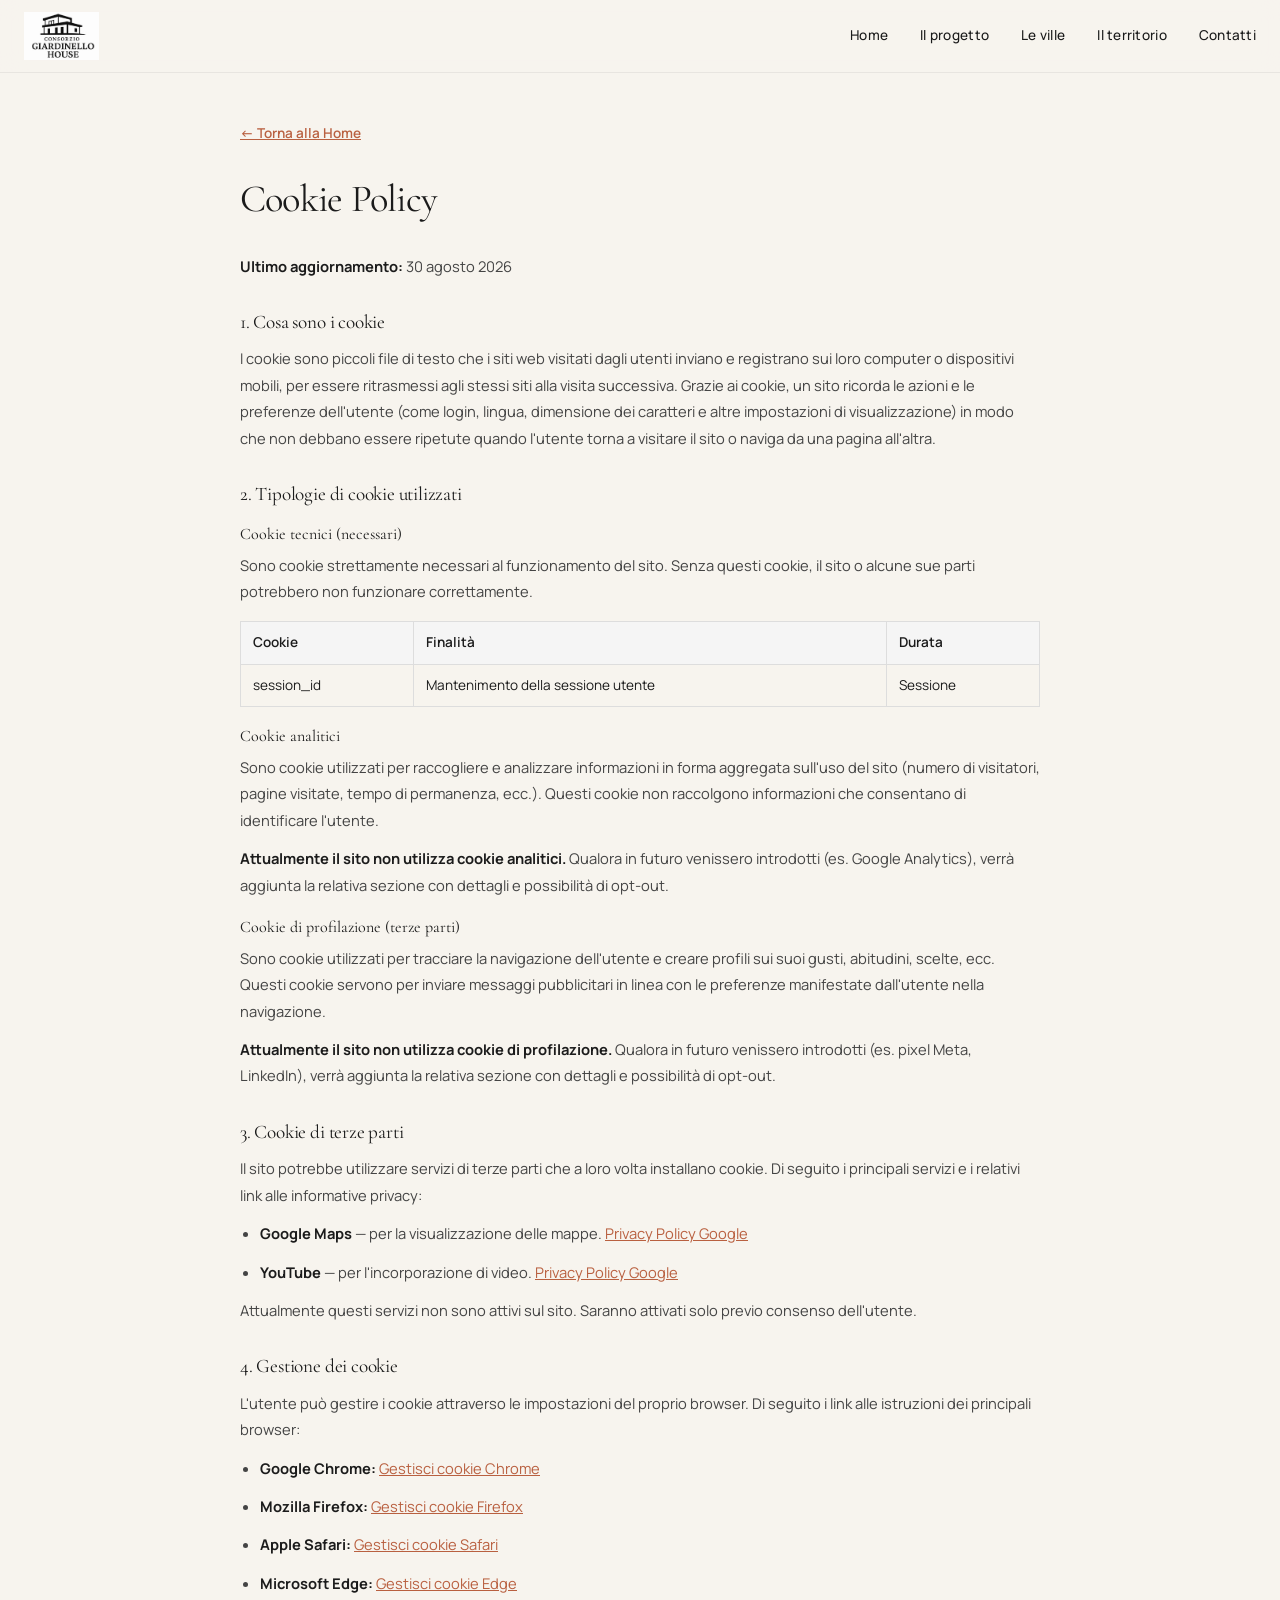
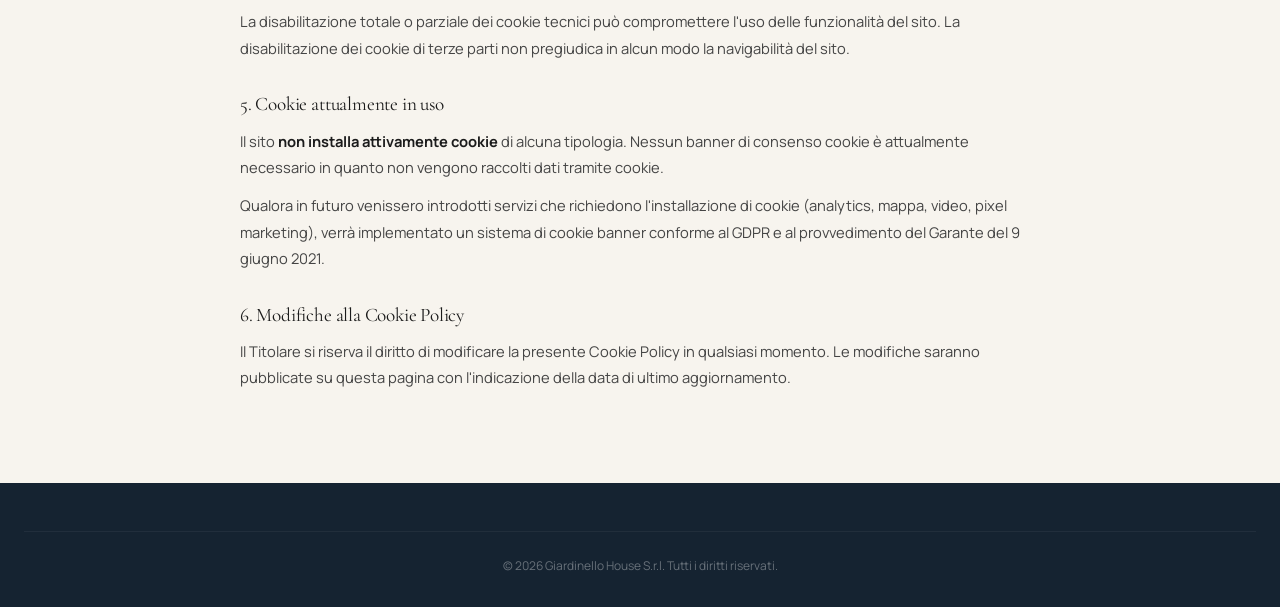
==== cookie-policy.html @ 5f5f92e1 "Initial release: landing page Giardinello House - bilingue IT/EN, depliant, brochure, pagine legali" ====
<!DOCTYPE html>
<html lang="it">
<head>
  <meta charset="UTF-8">
  <meta name="viewport" content="width=device-width, initial-scale=1.0">
  <title>Cookie Policy | Giardinello House</title>
  <link rel="preconnect" href="https://fonts.googleapis.com">
  <link rel="preconnect" href="https://fonts.gstatic.com" crossorigin>
  <link href="https://fonts.googleapis.com/css2?family=Cormorant+Garamond:wght@400;500;600&family=Manrope:wght@400;500;600;700&display=swap" rel="stylesheet">
  <link rel="stylesheet" href="css/styles.css">
  <style>
    .legal-page { padding: 120px 0 80px; background: var(--bianco-avorio); min-height: 100dvh; }
    .legal-content { max-width: 800px; margin: 0 auto; }
    .legal-content h1 { font-size: clamp(1.8rem, 3vw, 2.4rem); margin-bottom: 32px; color: var(--testo-antracite); }
    .legal-content h2 { font-size: 1.2rem; margin-top: 32px; margin-bottom: 12px; color: var(--testo-antracite); }
    .legal-content h3 { font-size: 1rem; margin-top: 20px; margin-bottom: 8px; color: var(--testo-antracite); }
    .legal-content p, .legal-content li { font-size: 0.92rem; line-height: 1.8; color: #444; margin-bottom: 12px; }
    .legal-content ul { padding-left: 20px; list-style: disc; }
    .legal-content a { color: var(--terracotta); text-decoration: underline; }
    .legal-content strong { color: var(--testo-antracite); }
    .legal-content table { width: 100%; border-collapse: collapse; margin: 16px 0; }
    .legal-content th, .legal-content td { padding: 10px 12px; border: 1px solid #ddd; font-size: 0.85rem; text-align: left; }
    .legal-content th { background: #f5f5f5; font-weight: 600; }
    .legal-back { display: inline-flex; align-items: center; gap: 6px; margin-bottom: 32px; font-size: 0.85rem; font-weight: 600; color: var(--terracotta); text-decoration: none; }
    .legal-back:hover { text-decoration: underline; }
  </style>
</head>
<body>
  <header class="header scrolled">
    <div class="header-inner">
      <a href="index.html" class="logo"><img src="assets/logo_consorzio_giardinello.png" alt="Giardinello House" class="logo-img"></a>
      <nav class="nav-links">
        <a href="index.html">Home</a>
        <a href="index.html#value">Il progetto</a>
        <a href="index.html#residenze">Le ville</a>
        <a href="index.html#territorio">Il territorio</a>
        <a href="index.html#contatti">Contatti</a>
      </nav>
    </div>
  </header>

  <main class="legal-page">
    <div class="container">
      <div class="legal-content">
        <a href="index.html" class="legal-back">&larr; Torna alla Home</a>
        <h1>Cookie Policy</h1>
        <p><strong>Ultimo aggiornamento:</strong> 30 agosto 2026</p>

        <h2>1. Cosa sono i cookie</h2>
        <p>I cookie sono piccoli file di testo che i siti web visitati dagli utenti inviano e registrano sui loro computer o dispositivi mobili, per essere ritrasmessi agli stessi siti alla visita successiva. Grazie ai cookie, un sito ricorda le azioni e le preferenze dell'utente (come login, lingua, dimensione dei caratteri e altre impostazioni di visualizzazione) in modo che non debbano essere ripetute quando l'utente torna a visitare il sito o naviga da una pagina all'altra.</p>

        <h2>2. Tipologie di cookie utilizzati</h2>

        <h3>Cookie tecnici (necessari)</h3>
        <p>Sono cookie strettamente necessari al funzionamento del sito. Senza questi cookie, il sito o alcune sue parti potrebbero non funzionare correttamente.</p>
        <table>
          <tr><th>Cookie</th><th>Finalità</th><th>Durata</th></tr>
          <tr><td>session_id</td><td>Mantenimento della sessione utente</td><td>Sessione</td></tr>
        </table>

        <h3>Cookie analitici</h3>
        <p>Sono cookie utilizzati per raccogliere e analizzare informazioni in forma aggregata sull'uso del sito (numero di visitatori, pagine visitate, tempo di permanenza, ecc.). Questi cookie non raccolgono informazioni che consentano di identificare l'utente.</p>
        <p><strong>Attualmente il sito non utilizza cookie analitici.</strong> Qualora in futuro venissero introdotti (es. Google Analytics), verrà aggiunta la relativa sezione con dettagli e possibilità di opt-out.</p>

        <h3>Cookie di profilazione (terze parti)</h3>
        <p>Sono cookie utilizzati per tracciare la navigazione dell'utente e creare profili sui suoi gusti, abitudini, scelte, ecc. Questi cookie servono per inviare messaggi pubblicitari in linea con le preferenze manifestate dall'utente nella navigazione.</p>
        <p><strong>Attualmente il sito non utilizza cookie di profilazione.</strong> Qualora in futuro venissero introdotti (es. pixel Meta, LinkedIn), verrà aggiunta la relativa sezione con dettagli e possibilità di opt-out.</p>

        <h2>3. Cookie di terze parti</h2>
        <p>Il sito potrebbe utilizzare servizi di terze parti che a loro volta installano cookie. Di seguito i principali servizi e i relativi link alle informative privacy:</p>
        <ul>
          <li><strong>Google Maps</strong> — per la visualizzazione delle mappe. <a href="https://policies.google.com/privacy" target="_blank" rel="noopener">Privacy Policy Google</a></li>
          <li><strong>YouTube</strong> — per l'incorporazione di video. <a href="https://policies.google.com/privacy" target="_blank" rel="noopener">Privacy Policy Google</a></li>
        </ul>
        <p>Attualmente questi servizi non sono attivi sul sito. Saranno attivati solo previo consenso dell'utente.</p>

        <h2>4. Gestione dei cookie</h2>
        <p>L'utente può gestire i cookie attraverso le impostazioni del proprio browser. Di seguito i link alle istruzioni dei principali browser:</p>
        <ul>
          <li><strong>Google Chrome:</strong> <a href="https://support.google.com/chrome/answer/95647" target="_blank" rel="noopener">Gestisci cookie Chrome</a></li>
          <li><strong>Mozilla Firefox:</strong> <a href="https://support.mozilla.org/it/kb/Gestione%20dei%20cookie" target="_blank" rel="noopener">Gestisci cookie Firefox</a></li>
          <li><strong>Apple Safari:</strong> <a href="https://support.apple.com/it-it/guide/safari/sfri11471/mac" target="_blank" rel="noopener">Gestisci cookie Safari</a></li>
          <li><strong>Microsoft Edge:</strong> <a href="https://support.microsoft.com/it-it/microsoft-edge/eliminare-i-cookie-in-microsoft-edge-63947406-40ac-c3b8-57b9-2a946a29ae09" target="_blank" rel="noopener">Gestisci cookie Edge</a></li>
        </ul>
        <p>La disabilitazione totale o parziale dei cookie tecnici può compromettere l'uso delle funzionalità del sito. La disabilitazione dei cookie di terze parti non pregiudica in alcun modo la navigabilità del sito.</p>

        <h2>5. Cookie attualmente in uso</h2>
        <p>Il sito <strong>non installa attivamente cookie</strong> di alcuna tipologia. Nessun banner di consenso cookie è attualmente necessario in quanto non vengono raccolti dati tramite cookie.</p>
        <p>Qualora in futuro venissero introdotti servizi che richiedono l'installazione di cookie (analytics, mappa, video, pixel marketing), verrà implementato un sistema di cookie banner conforme al GDPR e al provvedimento del Garante del 9 giugno 2021.</p>

        <h2>6. Modifiche alla Cookie Policy</h2>
        <p>Il Titolare si riserva il diritto di modificare la presente Cookie Policy in qualsiasi momento. Le modifiche saranno pubblicate su questa pagina con l'indicazione della data di ultimo aggiornamento.</p>
      </div>
    </div>
  </main>

  <footer class="footer">
    <div class="container">
      <div class="footer-bottom">
        &copy; 2026 Giardinello House S.r.l. Tutti i diritti riservati.
      </div>
    </div>
  </footer>
</body>
</html>
---- css/styles.css ----
/* ============================================
   GIARDINELLO HOUSE - Landing Page Styles
   Luxury Mediterranean Minimalism
   ============================================ */

/* --- Reset & Base --- */
*, *::before, *::after { box-sizing: border-box; margin: 0; padding: 0; }

:root {
  --bianco-avorio: #F7F4EE;
  --sabbia-chiara: #E5D3BF;
  --terracotta: #B96040;
  --verde-salvia: #899B68;
  --azzurro-polvere: #91BCD6;
  --blu-notte: #152331;
  --testo-antracite: #1B1B1B;
  --bianco: #FFFFFF;
  --font-serif: 'Cormorant Garamond', 'Playfair Display', Georgia, serif;
  --font-sans: 'Manrope', 'DM Sans', system-ui, sans-serif;
  --max-width: 1280px;
  --header-height: 72px;
}

html { scroll-behavior: smooth; font-size: 16px; }

body {
  font-family: var(--font-sans);
  color: var(--testo-antracite);
  background: var(--bianco-avorio);
  line-height: 1.6;
  -webkit-font-smoothing: antialiased;
  overflow-x: hidden;
}

img { max-width: 100%; height: auto; display: block; }
a { text-decoration: none; color: inherit; }
ul { list-style: none; }

.container {
  width: 100%;
  max-width: var(--max-width);
  margin: 0 auto;
  padding: 0 24px;
}

/* --- Typography --- */
h1, h2, h3, h4 { font-family: var(--font-serif); font-weight: 400; line-height: 1.15; }

h1 { font-size: clamp(2.2rem, 5vw, 4rem); letter-spacing: -0.02em; }
h2 { font-size: clamp(1.8rem, 3.5vw, 2.8rem); letter-spacing: -0.01em; }
h3 { font-size: clamp(1.3rem, 2vw, 1.6rem); }
h4 { font-size: 1.1rem; font-family: var(--font-sans); font-weight: 600; }

.section-label {
  font-family: var(--font-sans);
  font-size: 0.75rem;
  font-weight: 600;
  letter-spacing: 0.15em;
  text-transform: uppercase;
  color: var(--terracotta);
  margin-bottom: 16px;
  display: block;
}

/* --- Header --- */
.header {
  position: fixed;
  top: 0; left: 0; right: 0;
  z-index: 1000;
  height: var(--header-height);
  display: flex;
  align-items: center;
  transition: background 0.4s, box-shadow 0.4s, backdrop-filter 0.4s;
}

.header.scrolled {
  background: rgba(247, 244, 238, 0.92);
  backdrop-filter: blur(12px);
  box-shadow: 0 1px 0 rgba(0,0,0,0.06);
}

.header-inner {
  display: flex;
  align-items: center;
  justify-content: space-between;
  width: 100%;
  max-width: var(--max-width);
  margin: 0 auto;
  padding: 0 24px;
}

.logo {
  display: flex;
  align-items: center;
  transition: opacity 0.3s;
}

.logo:hover { opacity: 0.8; }

.logo-img {
  height: 48px;
  width: auto;
  transition: filter 0.4s, height 0.3s;
}

/* Hero: logo bianco su sfondo scuro */
.hero .logo-img {
  filter: invert(1);
  mix-blend-mode: screen;
}

/* Header scrolled: logo originale su sfondo chiaro */
.header.scrolled .logo-img {
  filter: none;
  mix-blend-mode: normal;
}

.logo span { font-weight: 600; }

.nav-links {
  display: flex;
  gap: 32px;
  align-items: center;
}

.nav-links a {
  font-size: 0.85rem;
  font-weight: 500;
  color: rgba(255,255,255,0.85);
  transition: color 0.3s;
  letter-spacing: 0.02em;
}

.nav-links a:hover { color: var(--terracotta); }

.nav-download {
  display: inline-flex;
  align-items: center;
  padding: 6px 12px;
  border: 1px solid rgba(255,255,255,0.3);
  border-radius: 2px;
  font-size: 0.78rem !important;
  transition: all 0.3s !important;
}

.header.scrolled .nav-download {
  border-color: rgba(27,27,27,0.2);
  color: var(--testo-antracite);
}

.nav-download:hover {
  border-color: var(--terracotta) !important;
  color: var(--terracotta) !important;
}

/* Scrolled header: menu items dark */
.header.scrolled .nav-links a {
  color: var(--testo-antracite);
}

.header.scrolled .nav-links a:hover {
  color: var(--terracotta);
}

.header.scrolled .lang-switch button {
  border-color: rgba(27,27,27,0.2);
  color: var(--testo-antracite);
}

.header.scrolled .lang-switch button.active {
  background: var(--terracotta);
  border-color: var(--terracotta);
  color: var(--bianco);
}

.lang-switch {
  display: flex;
  gap: 4px;
  margin-left: 16px;
}

.lang-switch button {
  background: none;
  border: 1px solid rgba(255,255,255,0.3);
  color: rgba(255,255,255,0.85);
  font-size: 0.75rem;
  font-weight: 600;
  padding: 4px 10px;
  cursor: pointer;
  transition: all 0.3s;
  letter-spacing: 0.05em;
}

.lang-switch button.active {
  background: var(--terracotta);
  border-color: var(--terracotta);
  color: var(--bianco);
}

/* Hamburger */
.hamburger {
  display: none;
  flex-direction: column;
  gap: 5px;
  background: none;
  border: none;
  cursor: pointer;
  padding: 4px;
  z-index: 1001;
}

.hamburger span {
  display: block;
  width: 24px;
  height: 2px;
  background: var(--bianco);
  transition: all 0.3s;
}

.header.scrolled .hamburger span { background: var(--testo-antracite); }

.hamburger.open span:nth-child(1) { transform: rotate(45deg) translate(5px, 5px); }
.hamburger.open span:nth-child(2) { opacity: 0; }
.hamburger.open span:nth-child(3) { transform: rotate(-45deg) translate(5px, -5px); }

/* Mobile nav */
.mobile-nav {
  position: fixed;
  top: 0; left: 0; right: 0; bottom: 0;
  background: var(--bianco-avorio);
  z-index: 999;
  display: flex;
  flex-direction: column;
  align-items: center;
  justify-content: center;
  gap: 24px;
  opacity: 0;
  pointer-events: none;
  transition: opacity 0.3s;
}

.mobile-nav.open { opacity: 1; pointer-events: all; }

.mobile-nav a {
  font-family: var(--font-serif);
  font-size: 1.8rem;
  color: var(--testo-antracite);
  transition: color 0.3s;
}

.mobile-nav a:hover { color: var(--terracotta); }

.mobile-nav .lang-switch-mobile {
  margin-top: 24px;
  display: flex;
  gap: 8px;
}

.mobile-nav .lang-switch-mobile button {
  background: none;
  border: 1px solid rgba(27,27,27,0.2);
  color: var(--testo-antracite);
  font-size: 0.85rem;
  font-weight: 600;
  padding: 8px 16px;
  cursor: pointer;
  transition: all 0.3s;
}

.mobile-nav .lang-switch-mobile button.active {
  background: var(--terracotta);
  border-color: var(--terracotta);
  color: var(--bianco);
}

/* --- Hero Section --- */
.hero {
  position: relative;
  min-height: 100dvh;
  display: flex;
  align-items: flex-end;
  padding-bottom: 80px;
  overflow: hidden;
}

.hero-bg {
  position: absolute;
  inset: 0;
  z-index: 0;
  overflow: hidden;
  background: #1a1a1a;
}

.hero-bg video {
  position: absolute;
  top: 0; left: 0;
  width: 100%; height: 100%;
  object-fit: cover;
  object-position: center 30%;
  transform: scale(1.05);
}

.hero-bg .hero-fallback {
  position: absolute;
  top: 0; left: 0;
  width: 100%; height: 100%;
  object-fit: cover;
  object-position: center 30%;
  transform: scale(1.05);
}

.hero-video-hidden .hero-video { display: none; }
.hero-video-hidden .hero-fallback { display: block !important; }

.hero-overlay {
  position: absolute;
  inset: 0;
  background: linear-gradient(
    to bottom,
    rgba(21, 35, 49, 0.15) 0%,
    rgba(21, 35, 49, 0.35) 50%,
    rgba(21, 35, 49, 0.65) 100%
  );
  z-index: 1;
}

.hero-content {
  position: relative;
  z-index: 2;
  max-width: 680px;
  color: var(--bianco);
  padding: 0 24px;
  margin: 0 auto;
  text-align: center;
}

.hero-eyebrow {
  font-size: 0.75rem;
  font-weight: 500;
  letter-spacing: 0.2em;
  text-transform: uppercase;
  margin-bottom: 20px;
  opacity: 0.85;
}

.hero h1 { margin-bottom: 20px; }

.hero-subtitle {
  font-size: 1.05rem;
  font-weight: 400;
  margin-bottom: 16px;
  opacity: 0.9;
  max-width: 540px;
  margin-left: auto;
  margin-right: auto;
}

.hero-text {
  font-size: 0.9rem;
  opacity: 0.8;
  margin-bottom: 32px;
  max-width: 480px;
  margin-left: auto;
  margin-right: auto;
  line-height: 1.7;
}

.hero-ctas {
  display: flex;
  gap: 16px;
  justify-content: center;
  flex-wrap: wrap;
  margin-bottom: 20px;
}

.btn-primary {
  display: inline-block;
  background: var(--terracotta);
  color: var(--bianco);
  font-size: 0.85rem;
  font-weight: 600;
  padding: 14px 32px;
  border: none;
  cursor: pointer;
  transition: all 0.3s;
  letter-spacing: 0.03em;
}

.btn-primary:hover { background: #a35235; transform: translateY(-1px); }

.btn-secondary {
  display: inline-block;
  background: transparent;
  color: var(--bianco);
  font-size: 0.85rem;
  font-weight: 600;
  padding: 14px 32px;
  border: 1px solid rgba(255,255,255,0.5);
  cursor: pointer;
  transition: all 0.3s;
  letter-spacing: 0.03em;
}

.btn-secondary:hover { border-color: var(--bianco); background: rgba(255,255,255,0.1); }

.hero-micro {
  font-size: 0.75rem;
  opacity: 0.65;
  margin-bottom: 48px;
  letter-spacing: 0.05em;
}

.scroll-indicator {
  display: flex;
  flex-direction: column;
  align-items: center;
  gap: 8px;
  opacity: 0.5;
  animation: float 2.5s ease-in-out infinite;
}

.scroll-indicator span {
  font-size: 0.7rem;
  letter-spacing: 0.15em;
  text-transform: uppercase;
}

.scroll-indicator svg {
  width: 20px;
  height: 20px;
  stroke: var(--bianco);
  stroke-width: 1.5;
  fill: none;
}

@keyframes float {
  0%, 100% { transform: translateY(0); }
  50% { transform: translateY(6px); }
}

/* --- Value Proposition --- */
.value-prop {
  padding: 100px 0;
  background: var(--bianco-avorio);
}

.value-grid {
  display: grid;
  grid-template-columns: 1fr 1fr;
  gap: 64px;
  align-items: start;
}

.value-text h2 { margin-bottom: 24px; }

.value-text p {
  font-size: 1rem;
  line-height: 1.8;
  color: #444;
  max-width: 50ch;
}

.value-features {
  display: grid;
  grid-template-columns: 1fr 1fr;
  gap: 32px;
}

.value-feature {
  padding: 24px 0;
  border-top: 1px solid var(--sabbia-chiara);
}

.value-feature-icon {
  width: 36px;
  height: 36px;
  margin-bottom: 12px;
  stroke: var(--terracotta);
  stroke-width: 1.5;
  fill: none;
}

.value-feature h4 {
  margin-bottom: 8px;
  font-size: 0.95rem;
}

.value-feature p {
  font-size: 0.85rem;
  color: #666;
  line-height: 1.6;
}

.value-note {
  margin-top: 40px;
  font-size: 0.75rem;
  color: #999;
  font-style: italic;
}

/* --- Residenze (Villas) --- */
.residenze {
  padding: 100px 0;
  background: var(--bianco);
}

.residenze-header {
  text-align: center;
  max-width: 600px;
  margin: 0 auto 64px;
}

.residenze-header h2 { margin-bottom: 16px; }
.residenze-header p { color: #666; font-size: 0.95rem; }

.villa-card {
  display: grid;
  grid-template-columns: 1.2fr 1fr;
  gap: 0;
  margin-bottom: 80px;
  align-items: stretch;
}

.villa-card:nth-child(even) { direction: rtl; }
.villa-card:nth-child(even) > * { direction: ltr; }

.villa-image {
  position: relative;
  overflow: hidden;
  cursor: pointer;
  min-height: 400px;
}

.villa-image img {
  width: 100%;
  height: 100%;
  object-fit: cover;
  transition: transform 0.6s ease;
}

.villa-image:hover img { transform: scale(1.03); }

.villa-image-badge {
  position: absolute;
  top: 24px;
  left: 24px;
  padding: 6px 14px;
  font-size: 0.7rem;
  font-weight: 600;
  letter-spacing: 0.1em;
  text-transform: uppercase;
  color: var(--bianco);
  z-index: 2;
}

.villa-info {
  padding: 48px 40px;
  display: flex;
  flex-direction: column;
  justify-content: center;
}

.villa-info h3 {
  font-size: 1.8rem;
  margin-bottom: 16px;
}

.villa-info > p {
  font-size: 0.95rem;
  color: #555;
  line-height: 1.7;
  margin-bottom: 24px;
}

.villa-points {
  margin-bottom: 32px;
}

.villa-points li {
  padding: 8px 0;
  font-size: 0.88rem;
  color: #444;
  display: flex;
  align-items: center;
  gap: 10px;
}

.villa-points li::before {
  content: '';
  width: 6px;
  height: 6px;
  border-radius: 50%;
  flex-shrink: 0;
}

.villa-info .btn-outline {
  display: inline-block;
  font-size: 0.85rem;
  font-weight: 600;
  padding: 12px 28px;
  border: 1.5px solid var(--testo-antracite);
  color: var(--testo-antracite);
  background: transparent;
  cursor: pointer;
  transition: all 0.3s;
  align-self: flex-start;
  letter-spacing: 0.03em;
}

.villa-info .btn-outline:hover {
  background: var(--testo-antracite);
  color: var(--bianco);
}

/* Villa color accents */
.villa-smeraldo .villa-image-badge { background: var(--verde-salvia); }
.villa-smeraldo .villa-points li::before { background: var(--verde-salvia); }
.villa-corallo .villa-image-badge { background: var(--terracotta); }
.villa-corallo .villa-points li::before { background: var(--terracotta); }
.villa-perla .villa-image-badge { background: var(--sabbia-chiara); color: var(--testo-antracite); }
.villa-perla .villa-points li::before { background: var(--sabbia-chiara); }
.villa-azzurra .villa-image-badge { background: var(--azzurro-polvere); }
.villa-azzurra .villa-points li::before { background: var(--azzurro-polvere); }

/* --- Territorio --- */
.territorio {
  padding: 100px 0;
  background: var(--bianco-avorio);
}

.territorio-header {
  max-width: 600px;
  margin-bottom: 48px;
}

.territorio-header h2 { margin-bottom: 16px; }
.territorio-header p { color: #555; font-size: 0.95rem; line-height: 1.7; }

/* --- Slideshow Territorio --- */
.territorio-slideshow {
  margin-bottom: 48px;
}

.slideshow-container {
  position: relative;
  width: 100%;
  height: 420px;
  overflow: hidden;
  background: #1a1a1a;
  cursor: pointer;
}

.slide {
  position: absolute;
  inset: 0;
  width: 100%;
  height: 100%;
  object-fit: cover;
  opacity: 0;
  transition: opacity 0.8s ease;
}

.slide.active {
  opacity: 1;
}

.slideshow-prev,
.slideshow-next {
  position: absolute;
  top: 50%;
  transform: translateY(-50%);
  width: 44px;
  height: 44px;
  background: rgba(0,0,0,0.35);
  border: none;
  color: #fff;
  font-size: 1.3rem;
  cursor: pointer;
  display: flex;
  align-items: center;
  justify-content: center;
  transition: background 0.3s;
  z-index: 2;
  opacity: 0;
}

.slideshow-container:hover .slideshow-prev,
.slideshow-container:hover .slideshow-next {
  opacity: 1;
}

.slideshow-prev { left: 12px; }
.slideshow-next { right: 12px; }

.slideshow-prev:hover,
.slideshow-next:hover {
  background: rgba(0,0,0,0.6);
}

.slideshow-dots {
  display: flex;
  justify-content: center;
  gap: 8px;
  padding: 16px 0 0;
}

.slideshow-dot {
  width: 8px;
  height: 8px;
  border-radius: 50%;
  border: 1.5px solid var(--terracotta);
  background: transparent;
  cursor: pointer;
  padding: 0;
  transition: background 0.3s;
}

.slideshow-dot.active {
  background: var(--terracotta);
}

/* Responsive slideshow */
@media (max-width: 768px) {
  .slideshow-container { height: 260px; }
  .slideshow-prev, .slideshow-next { width: 36px; height: 36px; font-size: 1rem; opacity: 1; }
}

@media (max-width: 480px) {
  .slideshow-container { height: 200px; }
}

.territorio-attractions {
  display: grid;
  grid-template-columns: repeat(3, 1fr);
  gap: 24px;
  margin-bottom: 32px;
}

.attraction-item {
  padding: 20px;
  border-left: 2px solid var(--terracotta);
}

.attraction-item h4 {
  font-size: 0.95rem;
  margin-bottom: 4px;
}

.attraction-item p {
  font-size: 0.82rem;
  color: #777;
}

.territorio-quote {
  font-family: var(--font-serif);
  font-size: 1.15rem;
  color: var(--terracotta);
  font-style: italic;
  text-align: center;
  padding: 32px 0;
  border-top: 1px solid var(--sabbia-chiara);
}

/* --- Masterplan --- */
.masterplan {
  padding: 100px 0;
  background: var(--bianco);
}

.masterplan-grid {
  display: grid;
  grid-template-columns: 1fr 1fr;
  gap: 64px;
  align-items: center;
}

.masterplan-image {
  overflow: hidden;
}

.masterplan-image img {
  width: 100%;
  border: 1px solid #eee;
}

.masterplan-text h2 { margin-bottom: 20px; }
.masterplan-text > p { color: #555; line-height: 1.7; margin-bottom: 28px; }

.masterplan-features {
  display: grid;
  grid-template-columns: 1fr 1fr;
  gap: 16px;
  margin-bottom: 32px;
}

.masterplan-feature {
  padding: 12px 0;
  font-size: 0.88rem;
  color: #444;
  display: flex;
  align-items: center;
  gap: 8px;
}

.masterplan-feature::before {
  content: '';
  width: 5px;
  height: 5px;
  background: var(--verde-salvia);
  border-radius: 50%;
  flex-shrink: 0;
}

.masterplan-note {
  font-size: 0.75rem;
  color: #999;
  font-style: italic;
  padding-top: 16px;
  border-top: 1px solid #eee;
}

/* --- Community --- */
.community {
  padding: 120px 0;
  background: var(--blu-notte);
  color: var(--bianco);
  text-align: center;
}

.community h2 {
  max-width: 600px;
  margin: 0 auto 24px;
}

.community > .container > p {
  max-width: 600px;
  margin: 0 auto 48px;
  font-size: 0.95rem;
  line-height: 1.8;
  opacity: 0.8;
}

.community-words {
  display: flex;
  justify-content: center;
  gap: 48px;
  flex-wrap: wrap;
}

.community-word {
  font-family: var(--font-serif);
  font-size: clamp(1.5rem, 3vw, 2.2rem);
  font-weight: 300;
  opacity: 0.9;
}

.community-word::after {
  content: '.';
  color: var(--terracotta);
}

/* --- CTA / Contact --- */
.cta-contact {
  padding: 100px 0;
  background: var(--bianco-avorio);
}

.cta-contact-grid {
  display: grid;
  grid-template-columns: 1fr 1.1fr;
  gap: 64px;
  align-items: start;
}

.cta-text h2 { margin-bottom: 20px; }
.cta-text > p { color: #555; line-height: 1.7; margin-bottom: 40px; }

.contact-form { display: flex; flex-direction: column; gap: 20px; }

.form-row { display: grid; grid-template-columns: 1fr 1fr; gap: 20px; }

.form-group { display: flex; flex-direction: column; gap: 6px; }

.form-group label {
  font-size: 0.78rem;
  font-weight: 600;
  letter-spacing: 0.05em;
  text-transform: uppercase;
  color: #666;
}

.form-group input,
.form-group select,
.form-group textarea {
  font-family: var(--font-sans);
  font-size: 0.9rem;
  padding: 12px 16px;
  border: 1px solid #ddd;
  background: var(--bianco);
  color: var(--testo-antracite);
  transition: border-color 0.3s;
  outline: none;
}

.form-group input:focus,
.form-group select:focus,
.form-group textarea:focus {
  border-color: var(--terracotta);
}

.form-group textarea { resize: vertical; min-height: 100px; }

.form-group select {
  appearance: none;
  background-image: url("data:image/svg+xml,%3Csvg xmlns='http://www.w3.org/2000/svg' width='12' height='12' viewBox='0 0 24 24' fill='none' stroke='%23666' stroke-width='2'%3E%3Cpath d='M6 9l6 6 6-6'/%3E%3C/svg%3E");
  background-repeat: no-repeat;
  background-position: right 14px center;
  padding-right: 36px;
}

.checkbox-group {
  display: flex;
  align-items: flex-start;
  gap: 10px;
  font-size: 0.82rem;
  color: #666;
}

.checkbox-group input[type="checkbox"] {
  margin-top: 3px;
  accent-color: var(--terracotta);
}

.form-submit {
  display: inline-block;
  background: var(--terracotta);
  color: var(--bianco);
  font-size: 0.9rem;
  font-weight: 600;
  padding: 16px 40px;
  border: none;
  cursor: pointer;
  transition: all 0.3s;
  letter-spacing: 0.03em;
  align-self: flex-start;
}

.form-submit:hover { background: #a35235; }

.form-success {
  display: none;
  padding: 20px;
  background: #e8f5e9;
  color: #2e7d32;
  font-size: 0.9rem;
  text-align: center;
}

.form-success.visible { display: block; }

/* Contact details */
.contact-details {
  margin-top: 48px;
  padding-top: 32px;
  border-top: 1px solid #ddd;
  display: grid;
  grid-template-columns: 1fr 1fr;
  gap: 32px;
}

.contact-details h4 {
  font-size: 0.8rem;
  letter-spacing: 0.1em;
  text-transform: uppercase;
  color: #999;
  margin-bottom: 12px;
}

.contact-details p,
.contact-details a {
  font-size: 0.88rem;
  color: #444;
  line-height: 1.8;
}

.contact-details a:hover { color: var(--terracotta); }

.contact-privacy {
  margin-top: 24px;
  font-size: 0.75rem;
  color: #999;
  font-style: italic;
}

/* --- Footer --- */
.footer {
  padding: 48px 0 32px;
  background: var(--blu-notte);
  color: rgba(255,255,255,0.7);
}

.footer-inner {
  display: flex;
  justify-content: space-between;
  align-items: flex-start;
  flex-wrap: wrap;
  gap: 32px;
  margin-bottom: 32px;
}

.footer-brand .logo-img {
  height: 48px;
  filter: brightness(0) invert(1);
}

.footer-brand p {
  font-size: 0.8rem;
  opacity: 0.6;
}

.footer-links {
  display: flex;
  gap: 48px;
}

.footer-col h5 {
  font-size: 0.75rem;
  font-weight: 600;
  letter-spacing: 0.1em;
  text-transform: uppercase;
  color: rgba(255,255,255,0.5);
  margin-bottom: 12px;
}

.footer-col a {
  display: block;
  font-size: 0.85rem;
  color: rgba(255,255,255,0.7);
  padding: 3px 0;
  transition: color 0.3s;
}

.footer-col a:hover { color: var(--terracotta); }

.footer-social {
  display: flex;
  gap: 16px;
  margin-top: 8px;
}

.footer-social a {
  width: 36px;
  height: 36px;
  border: 1px solid rgba(255,255,255,0.2);
  display: flex;
  align-items: center;
  justify-content: center;
  transition: all 0.3s;
}

.footer-social a:hover {
  border-color: var(--terracotta);
  background: var(--terracotta);
}

.footer-social svg {
  width: 16px;
  height: 16px;
  fill: rgba(255,255,255,0.7);
}

.footer-bottom {
  padding-top: 24px;
  border-top: 1px solid rgba(255,255,255,0.1);
  text-align: center;
  font-size: 0.75rem;
  opacity: 0.5;
}

/* --- WhatsApp Button --- */
.whatsapp-btn {
  position: fixed;
  bottom: 28px;
  right: 28px;
  z-index: 900;
  display: flex;
  align-items: center;
  gap: 8px;
  background: #25D366;
  color: var(--bianco);
  padding: 12px 20px;
  font-size: 0.82rem;
  font-weight: 600;
  border: none;
  cursor: pointer;
  box-shadow: 0 4px 16px rgba(37, 211, 102, 0.35);
  transition: all 0.3s;
  text-decoration: none;
}

.whatsapp-btn:hover {
  transform: translateY(-2px);
  box-shadow: 0 6px 24px rgba(37, 211, 102, 0.45);
}

.whatsapp-btn svg {
  width: 20px;
  height: 20px;
  fill: var(--bianco);
}

/* --- Modal --- */
.modal-overlay {
  position: fixed;
  inset: 0;
  background: rgba(21, 35, 49, 0.85);
  z-index: 2000;
  display: flex;
  align-items: center;
  justify-content: center;
  opacity: 0;
  pointer-events: none;
  transition: opacity 0.35s;
  padding: 24px;
}

.modal-overlay.open {
  opacity: 1;
  pointer-events: all;
}

.modal {
  background: var(--bianco);
  max-width: 900px;
  width: 100%;
  max-height: 90vh;
  overflow-y: auto;
  position: relative;
  transform: translateY(20px);
  transition: transform 0.35s;
}

.modal-overlay.open .modal { transform: translateY(0); }

.modal-close {
  position: absolute;
  top: 16px;
  right: 16px;
  width: 40px;
  height: 40px;
  background: var(--bianco);
  border: none;
  cursor: pointer;
  z-index: 10;
  display: flex;
  align-items: center;
  justify-content: center;
  font-size: 1.4rem;
  color: var(--testo-antracite);
  transition: background 0.3s;
}

.modal-close:hover { background: #f0f0f0; }

.modal-hero {
  width: 100%;
  height: 350px;
  overflow: hidden;
}

.modal-hero img {
  width: 100%;
  height: 100%;
  object-fit: cover;
}

.modal-body { padding: 40px; }

.modal-body h2 {
  margin-bottom: 16px;
}

.modal-body > p {
  color: #555;
  line-height: 1.7;
  margin-bottom: 24px;
}

.modal-features {
  display: grid;
  grid-template-columns: 1fr 1fr;
  gap: 16px;
  margin-bottom: 32px;
}

.modal-feature {
  padding: 12px 16px;
  background: var(--bianco-avorio);
  font-size: 0.88rem;
  display: flex;
  align-items: center;
  gap: 8px;
}

.modal-feature::before {
  content: '';
  width: 5px;
  height: 5px;
  border-radius: 50%;
  flex-shrink: 0;
}

.modal-cta {
  display: inline-block;
  background: var(--terracotta);
  color: var(--bianco);
  font-size: 0.85rem;
  font-weight: 600;
  padding: 14px 32px;
  border: none;
  cursor: pointer;
  transition: all 0.3s;
}

.modal-cta:hover { background: #a35235; }

.modal-disclaimer {
  margin-top: 24px;
  font-size: 0.72rem;
  color: #999;
  font-style: italic;
}

/* --- Lightbox --- */
.lightbox-overlay {
  position: fixed;
  inset: 0;
  background: rgba(0,0,0,0.92);
  z-index: 3000;
  display: flex;
  align-items: center;
  justify-content: center;
  opacity: 0;
  pointer-events: none;
  transition: opacity 0.3s;
}

.lightbox-overlay.open {
  opacity: 1;
  pointer-events: all;
}

.lightbox-overlay img {
  max-width: 90vw;
  max-height: 85vh;
  object-fit: contain;
}

.lightbox-close {
  position: absolute;
  top: 20px;
  right: 20px;
  width: 44px;
  height: 44px;
  background: none;
  border: none;
  cursor: pointer;
  color: var(--bianco);
  font-size: 2rem;
}

/* --- Animations --- */
.fade-in {
  opacity: 0;
  transform: translateY(24px);
  transition: opacity 0.7s ease, transform 0.7s ease;
}

.fade-in.visible {
  opacity: 1;
  transform: translateY(0);
}

/* --- Scroll to top --- */
.scroll-top {
  position: fixed;
  bottom: 28px;
  left: 28px;
  z-index: 900;
  width: 44px;
  height: 44px;
  background: rgba(21,35,49,0.8);
  border: none;
  cursor: pointer;
  display: flex;
  align-items: center;
  justify-content: center;
  opacity: 0;
  pointer-events: none;
  transition: all 0.3s;
}

.scroll-top.visible {
  opacity: 1;
  pointer-events: all;
}

.scroll-top:hover { background: var(--blu-notte); }

.scroll-top svg {
  width: 18px;
  height: 18px;
  stroke: var(--bianco);
  stroke-width: 2;
  fill: none;
}

/* --- Depliant Overlay --- */
.depliant-overlay {
  position: fixed;
  inset: 0;
  z-index: 5000;
  background: rgba(21, 35, 49, 0.92);
  backdrop-filter: blur(8px);
  display: flex;
  align-items: center;
  justify-content: center;
  opacity: 0;
  pointer-events: none;
  transition: opacity 0.35s;
  padding: 20px;
}

.depliant-overlay.open {
  opacity: 1;
  pointer-events: all;
}

.depliant-container {
  background: var(--bianco-avorio);
  width: 100%;
  max-width: 1000px;
  max-height: 92vh;
  display: flex;
  flex-direction: column;
  overflow: hidden;
  transform: translateY(16px);
  transition: transform 0.35s;
}

.depliant-overlay.open .depliant-container {
  transform: translateY(0);
}

.depliant-header {
  display: flex;
  align-items: center;
  justify-content: space-between;
  padding: 14px 24px;
  background: var(--blu-notte);
  color: var(--bianco);
  flex-shrink: 0;
}

.depliant-header-left {
  display: flex;
  align-items: center;
  gap: 10px;
  font-size: 0.78rem;
  font-weight: 600;
  letter-spacing: 0.12em;
  text-transform: uppercase;
}

.depliant-header-right {
  display: flex;
  align-items: center;
  gap: 12px;
}

.depliant-print {
  display: flex;
  align-items: center;
  gap: 6px;
  background: rgba(255,255,255,0.12);
  border: 1px solid rgba(255,255,255,0.25);
  color: var(--bianco);
  font-size: 0.78rem;
  font-weight: 600;
  padding: 8px 16px;
  cursor: pointer;
  transition: all 0.3s;
}

.depliant-print:hover {
  background: rgba(255,255,255,0.22);
}

.depliant-close {
  width: 36px;
  height: 36px;
  background: rgba(255,255,255,0.1);
  border: none;
  color: var(--bianco);
  font-size: 1.4rem;
  cursor: pointer;
  display: flex;
  align-items: center;
  justify-content: center;
  transition: background 0.3s;
}

.depliant-close:hover {
  background: rgba(255,255,255,0.2);
}

.depliant-body {
  flex: 1;
  overflow-y: auto;
  position: relative;
}

.depliant-tab {
  display: none;
}

.depliant-tab.active {
  display: block;
}

.depliant-card {
  display: flex;
  flex-direction: column;
}

.depliant-image {
  width: 100%;
  height: 380px;
  overflow: hidden;
}

.depliant-image img {
  width: 100%;
  height: 100%;
  object-fit: cover;
  object-position: center 30%;
}

.depliant-content {
  display: grid;
  grid-template-columns: 1.2fr 0.8fr 0.8fr;
  gap: 0;
}

.depliant-text {
  padding: 28px 28px 28px 28px;
  border-right: 1px solid #e8e6dc;
}

.depliant-contacts {
  padding: 28px 24px;
  border-right: 1px solid #e8e6dc;
}

.depliant-brand {
  padding: 28px 24px;
  background: var(--blu-notte);
  color: var(--bianco);
  display: flex;
  flex-direction: column;
  justify-content: center;
}

.depliant-label {
  font-size: 0.68rem;
  font-weight: 700;
  letter-spacing: 0.15em;
  text-transform: uppercase;
  color: var(--terracotta);
  margin-bottom: 12px;
}

.depliant-brand .depliant-label {
  color: var(--terracotta);
}

.depliant-desc {
  font-size: 0.88rem;
  line-height: 1.7;
  color: #444;
  margin-bottom: 20px;
}

.depliant-features {
  list-style: none;
}

.depliant-features li {
  padding: 6px 0;
  font-size: 0.82rem;
  color: #555;
  display: flex;
  align-items: flex-start;
  gap: 8px;
}

.depliant-features li::before {
  content: '✓';
  color: var(--verde-salvia);
  font-weight: 700;
  flex-shrink: 0;
  margin-top: 1px;
}

.depliant-contact-title {
  font-size: 0.82rem;
  font-weight: 700;
  color: var(--testo-antracite);
  margin-bottom: 6px;
}

.depliant-contacts p {
  font-size: 0.82rem;
  line-height: 1.8;
  color: #444;
}

.depliant-contacts a {
  color: var(--terracotta);
  text-decoration: underline;
  text-underline-offset: 2px;
}

.depliant-brand h3 {
  font-family: var(--font-serif);
  font-size: 1.6rem;
  margin-bottom: 8px;
  letter-spacing: 0.04em;
}

.depliant-subtitle {
  font-size: 0.7rem;
  letter-spacing: 0.12em;
  text-transform: uppercase;
  opacity: 0.7;
  margin-bottom: 20px;
}

.depliant-logo-badge {
  display: inline-block;
  padding: 10px 20px;
  border: 1px solid rgba(255,255,255,0.3);
  font-size: 0.72rem;
  font-weight: 700;
  letter-spacing: 0.1em;
  text-transform: uppercase;
}

/* Depliant tabs */
.depliant-tabs {
  display: flex;
  gap: 0;
  padding: 0;
  background: #f0ede6;
  border-top: 1px solid #ddd;
  overflow-x: auto;
  flex-shrink: 0;
}

.depliant-tab-btn {
  flex: 1;
  padding: 14px 12px;
  background: none;
  border: none;
  border-bottom: 2px solid transparent;
  font-size: 0.72rem;
  font-weight: 700;
  letter-spacing: 0.08em;
  text-transform: uppercase;
  color: #888;
  cursor: pointer;
  transition: all 0.3s;
  white-space: nowrap;
}

.depliant-tab-btn:hover {
  color: var(--testo-antracite);
}

.depliant-tab-btn.active {
  color: var(--bianco);
  background: var(--testo-antracite);
  border-bottom-color: var(--terracotta);
}

/* --- Responsive --- */
@media (max-width: 1024px) {
  .value-grid,
  .masterplan-grid,
  .cta-contact-grid { grid-template-columns: 1fr; gap: 40px; }

  .villa-card { grid-template-columns: 1fr; }
  .villa-card:nth-child(even) { direction: ltr; }
  .villa-image { min-height: 300px; }
  .villa-info { padding: 32px 24px; }

  .footer-links { gap: 32px; }
}

@media (max-width: 768px) {
  :root { --header-height: 64px; }

  .logo-img { height: 36px; }

  .nav-links { display: none; }
  .hamburger { display: flex; }

  .hero { padding-bottom: 60px; }
  .hero-content { padding: 0 20px; }

  .value-features { grid-template-columns: 1fr; }

  .territorio-attractions { grid-template-columns: 1fr; }

  .masterplan-features { grid-template-columns: 1fr; }

  .form-row { grid-template-columns: 1fr; }

  .contact-details { grid-template-columns: 1fr; }

  .footer-inner { flex-direction: column; }
  .footer-links { flex-direction: column; gap: 24px; }

  .community-words { gap: 24px; }

  .whatsapp-btn span { display: none; }
  .whatsapp-btn { padding: 14px; border-radius: 50%; }

  .modal-body { padding: 24px; }
  .modal-features { grid-template-columns: 1fr; }

  .depliant-header-left span { display: none; }
  .depliant-print span { display: none; }
  .depliant-image { height: 220px; }
  .depliant-content { grid-template-columns: 1fr; }
  .depliant-text, .depliant-contacts { border-right: none; border-bottom: 1px solid #e8e6dc; }
}

@media (max-width: 480px) {
  .container { padding: 0 16px; }
  .hero-ctas { flex-direction: column; align-items: center; }
  .btn-primary, .btn-secondary { width: 100%; text-align: center; }

  .depliant-image { height: 260px; }
  .depliant-content { grid-template-columns: 1fr; }
  .depliant-text, .depliant-contacts { border-right: none; border-bottom: 1px solid #e8e6dc; }
  .depliant-brand { border-bottom: none; }
  .depliant-tabs { flex-wrap: nowrap; }
  .depliant-tab-btn { font-size: 0.65rem; padding: 12px 8px; }
}

/* --- Prefers reduced motion --- */
@media (prefers-reduced-motion: reduce) {
  html { scroll-behavior: auto; }
  .fade-in { transition: none; opacity: 1; transform: none; }
  .scroll-indicator { animation: none; }
}

/* --- Print --- */
@media print {
  .depliant-overlay { display: none !important; }
  .whatsapp-btn, .scroll-top, .header, .mobile-nav { display: none !important; }
  .hero { min-height: auto; height: 50vh; }
  .hero-overlay { background: rgba(21,35,49,0.3); }
  .fade-in { opacity: 1 !important; transform: none !important; }
}
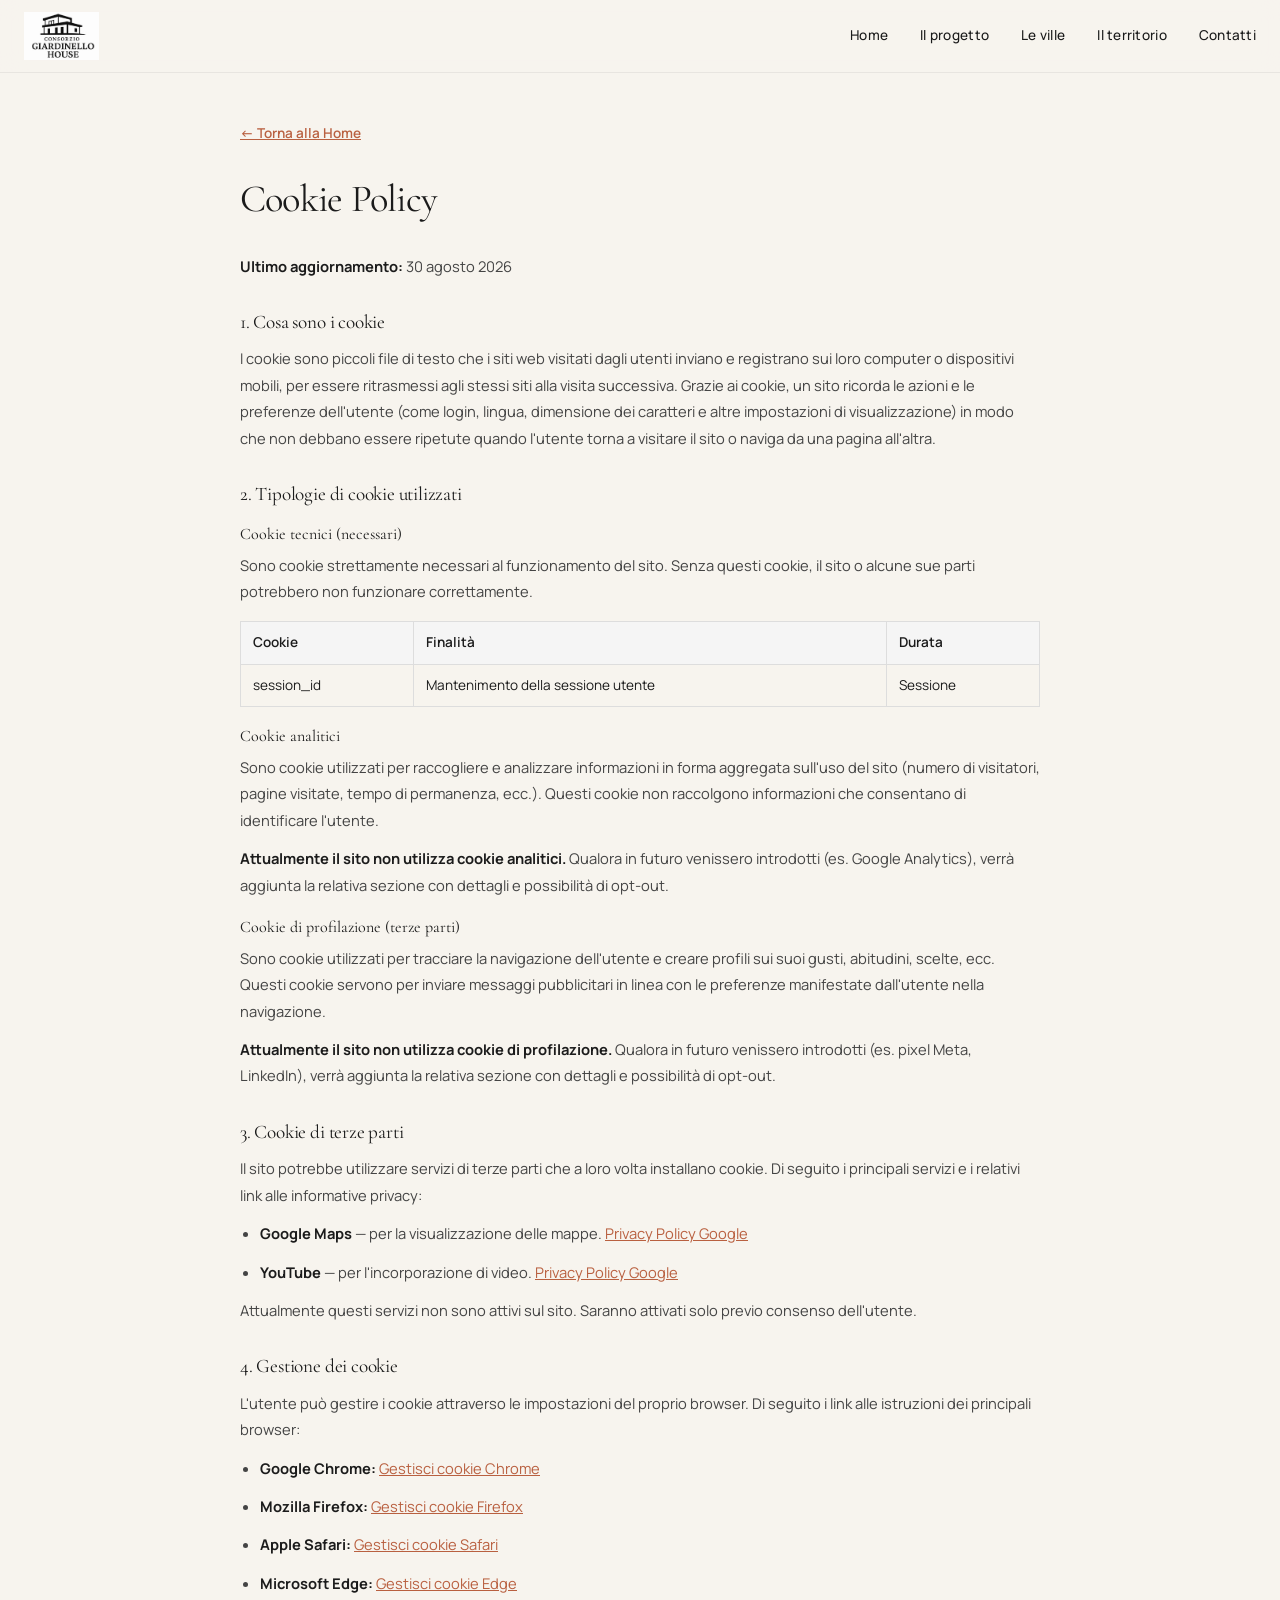
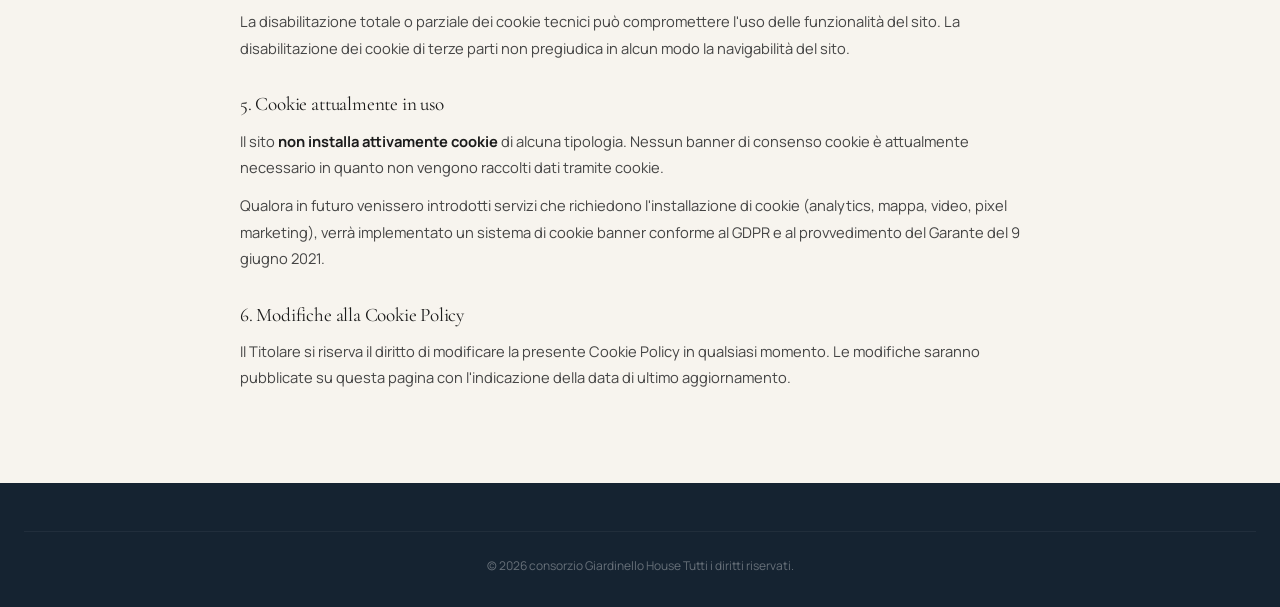
==== commit 05525b1c: "Aggiornamento depliant, fix footer logo, pagine legali" ====
--- a/cookie-policy.html
+++ b/cookie-policy.html
@@ -97,7 +97,7 @@
   <footer class="footer">
     <div class="container">
       <div class="footer-bottom">
-        &copy; 2026 Giardinello House S.r.l. Tutti i diritti riservati.
+        &copy; 2026 consorzio Giardinello House Tutti i diritti riservati.
       </div>
     </div>
   </footer>
--- a/css/styles.css
+++ b/css/styles.css
@@ -1010,7 +1010,8 @@
 
 .footer-brand .logo-img {
   height: 48px;
-  filter: brightness(0) invert(1);
+  filter: invert(1);
+  mix-blend-mode: screen;
 }
 
 .footer-brand p {
@@ -1441,6 +1442,12 @@
 
 .depliant-image img {
   width: 100%;
+  height: 100%;
+  object-fit: cover;
+  object-position: center 30%;
+}
+.depliant-image6 img {
+  width: 80%;
   height: 100%;
   object-fit: cover;
   object-position: center 30%;
